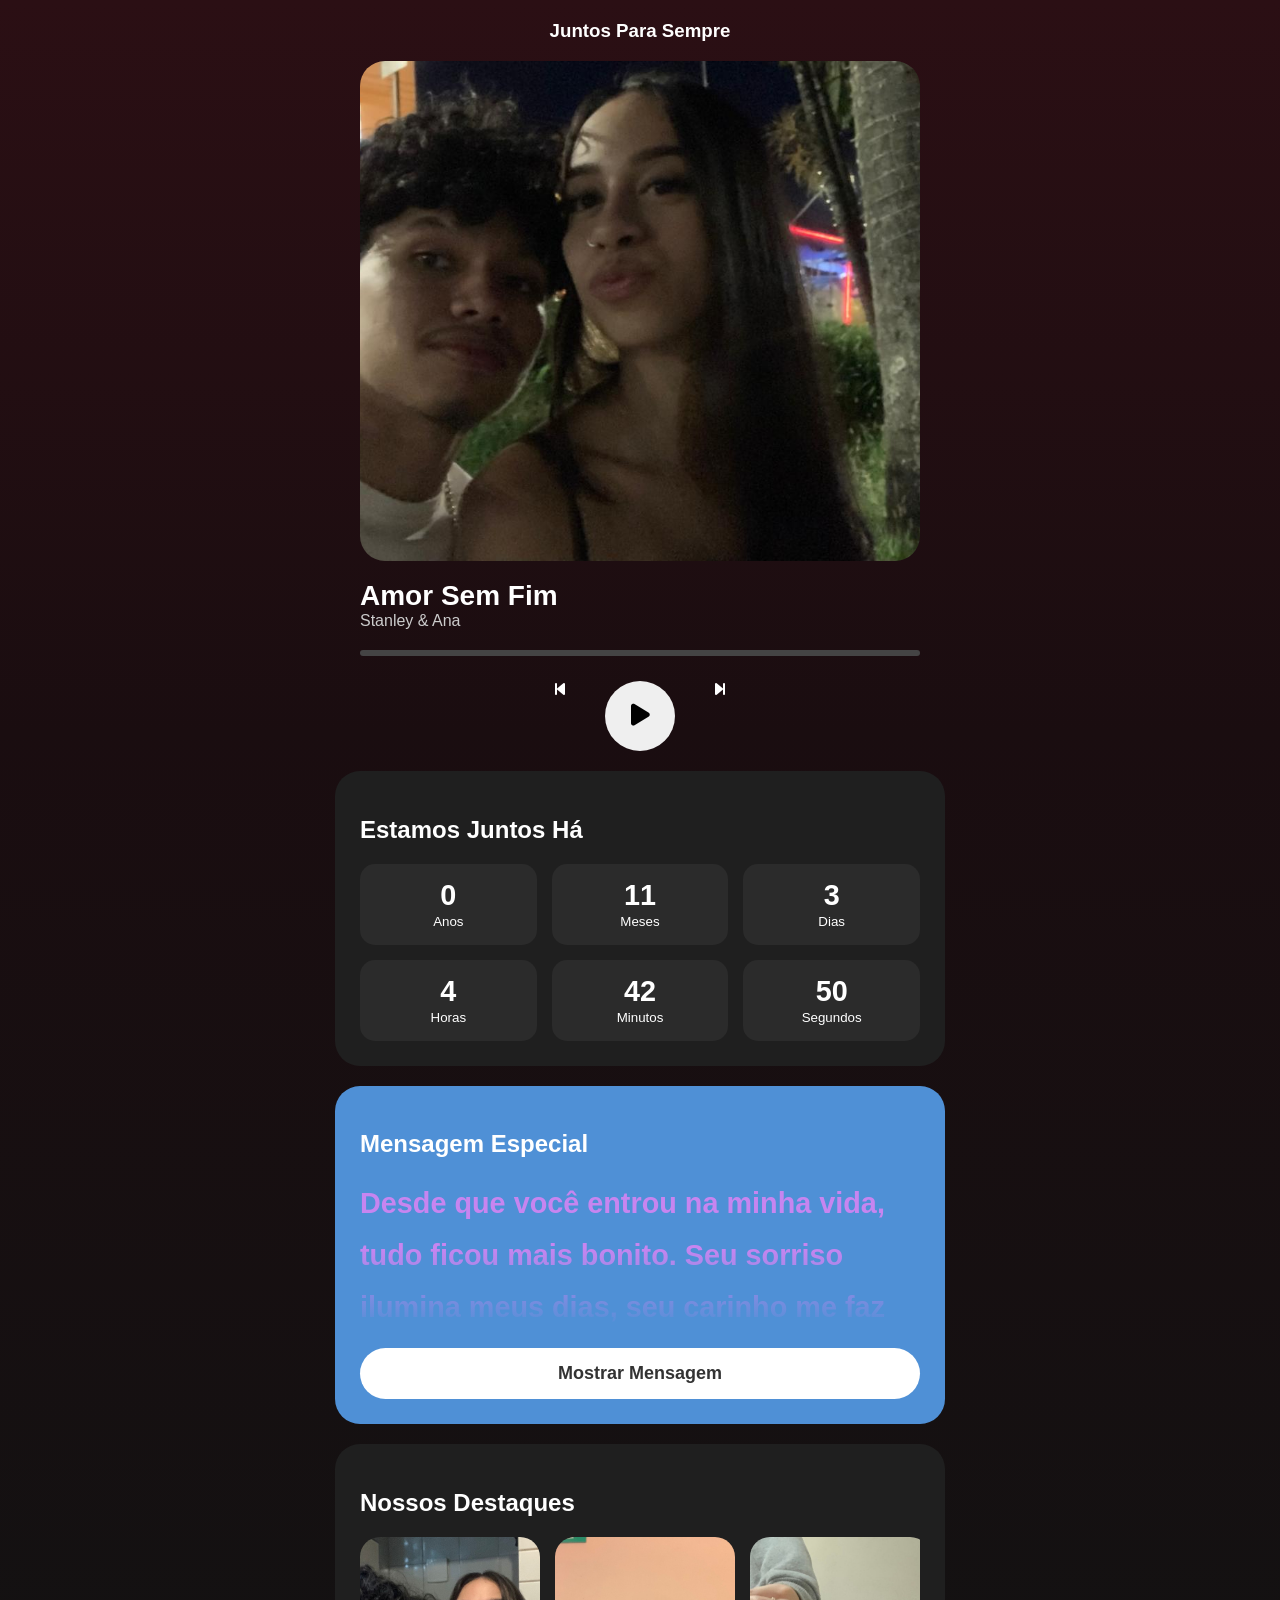
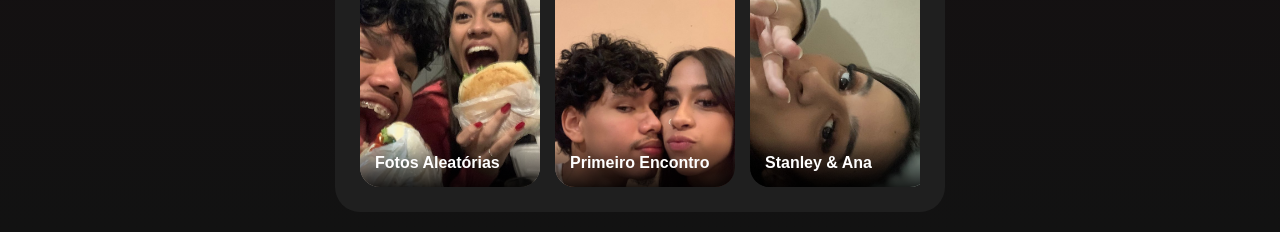
==== site.html @ 468a5991 "definindo o splash para pagina incial" ====
<!DOCTYPE html>
<html lang="pt-BR">
<head>
<meta charset="UTF-8">
<meta name="viewport" content="width=device-width, initial-scale=1.0">

<title>Stanley & Ana</title>

<link rel="stylesheet" href="style.css">

<link rel="stylesheet"
href="https://cdnjs.cloudflare.com/ajax/libs/font-awesome/6.5.1/css/all.min.css">

</head>
<body>

<h3>Juntos Para Sempre </h3>

<!-- FOTO PRINCIPAL -->

<div class="player">

    <img src="fotos/9.jpeg" class="foto-principal">

    <div class="titulo">
        Amor Sem Fim 
    </div>

    <div class="artista">
        Stanley & Ana
    </div>

    <div class="progresso">
        <div class="barra" id="barra"></div>
    </div>

    <div class="controles">

        <i class="fa-solid fa-backward-step icone"></i>

        <button class="play" onclick="playMusic()">
            <i class="fa-solid fa-play" id="iconePlay"></i>
        </button>

        <i class="fa-solid fa-forward-step icone"></i>

    </div>

<audio id="musica" autoplay>
    <source src="audio/AMOR SEM FIM A MUSICA FVRT DELA.mp3" type="audio/mpeg">
</audio>

</div>

<!-- CONTADOR -->

<div class="card">

    <h2> Estamos Juntos Há</h2>

    <div class="contador">

        <div class="box">
            <span id="anos">0</span>
            <small>Anos</small>
        </div>

        <div class="box">
            <span id="meses">0</span>
            <small>Meses</small>
        </div>

        <div class="box">
            <span id="dias">0</span>
            <small>Dias</small>
        </div>

        <div class="box">
            <span id="horas">0</span>
            <small>Horas</small>
        </div>

        <div class="box">
            <span id="minutos">0</span>
            <small>Minutos</small>
        </div>

        <div class="box">
            <span id="segundos">0</span>
            <small>Segundos</small>
        </div>

    </div>

</div>

<!-- MENSAGEM -->

<div class="mensagem-card_ana">

    <h2> Mensagem Especial</h2>

    <div class="texto-mensagem" id="mensagem">

        Desde que você entrou na minha vida,
        tudo ficou mais bonito.

        Seu sorriso ilumina meus dias,
        seu carinho me faz feliz
        e sua presença transforma qualquer momento
        em uma lembrança especial.

        <br><br>

        Obrigado por tudo.
        Eu te amo muito ❤️

    </div>

    <button class="btn-mensagem" onclick="toggleMensagem()">
        Mostrar Mensagem
    </button>

</div>

<!-- DESTAQUES -->

<div class="card">

    <h2> Nossos Destaques</h2>

    <div class="destaques">

        <div class="destaque" onclick="abrirDestaque(0)">
            <img src="fotos/1.jpeg">
            <div class="legenda">Fotos Aleatórias</div>
        </div>

        <div class="destaque" onclick="abrirDestaque(1)">
            <img src="fotos/2.jpeg">
            <div class="legenda">Primeiro Encontro</div>
        </div>

        <div class="destaque" onclick="abrirDestaque(2)">
            <img src="fotos/3.jpeg">
            <div class="legenda">Stanley & Ana</div>
        </div>

    </div>

</div>

<!-- MODAL STORIES -->

<div class="modal" id="modal">

    <div class="story-box">

        <div class="story-progresso" id="progresso"></div>

        <div class="info" id="titulo"></div>

        <div class="fechar" onclick="fecharStory()">✕</div>

        <img id="storyImage">

        <div class="esquerda" onclick="anterior()"></div>
        <div class="direita" onclick="proxima()"></div>

    </div>

</div>

<script src="script.js"></script>

</body>
</html>
---- style.css ----
/* =========================
   BASE
========================= */

body{
    margin:0;
    background:linear-gradient(
        180deg,
        #2b0f14 0%,
        #1a0d10 40%,
        #121212 100%
    );
    color:white;
    font-family:Arial,sans-serif;
    min-height:100vh;
}
h3{
    text-align:center;
    margin-top:20px;
}

/* =========================
   PLAYER
========================= */

.player{
    width:90%;
    max-width:560px;
    margin:auto;
}

.foto-principal{
    width:100%;
    height:500px;
    object-fit:cover;
    border-radius:25px;
}

.titulo{
    margin-top:15px;
    font-size:28px;
    font-weight:bold;
}

.artista{
    color:#ccc;
}

.progresso{
    width:100%;
    height:6px;
    background:#444;
    border-radius:10px;
    margin-top:20px;
    overflow:hidden;
}

.barra{
    width:0;
    height:100%;
    background:#1DB954;
}

.controles{
    margin-top:25px;
    display:flex;
    justify-content:center;
    gap:40px;
}

.play{
    width:70px;
    height:70px;
    border:none;
    border-radius:50%;
    font-size:25px;
}

/* =========================
   CARDS
========================= */

.card{
    width:90%;
    max-width:560px;
    margin:20px auto;
    background:#1f1f1f;
    padding:25px;
    border-radius:25px;
}

.mensagem-card_ana{
    width:90%;
    max-width:560px;
    margin:20px auto;
    background:#4f90d6;
    padding:25px;
    border-radius:25px;
}

/* =========================
   MENSAGEM
========================= */

.texto-mensagem{
    max-height:150px;
    overflow:hidden;
    position:relative;
    font-size:1.8rem;
    font-weight:bold;
    line-height:1.8;
    transition:max-height .5s ease;
    color:rgba(250,129,250,0.698);
}

.texto-mensagem::after{
    content:"";
    position:absolute;
    bottom:0;
    left:0;
    width:100%;
    height:80px;
    background:linear-gradient(
        transparent,
        #4f90d6
    );
}

.texto-mensagem.aberto{
    max-height:1000px;
}

.texto-mensagem.aberto::after{
    display:none;
}

.btn-mensagem{
    margin-top:20px;
    width:100%;
    padding:15px;
    border:none;
    border-radius:50px;
    font-size:18px;
    font-weight:bold;
    cursor:pointer;
    background:white;
    color:#333;
}

/* =========================
   CONTADOR
========================= */

.contador{
    display:grid;
    grid-template-columns:repeat(3,1fr);
    gap:15px;
}

.box{
    background:#2b2b2b;
    padding:15px;
    border-radius:15px;
    text-align:center;
}

.box span{
    display:block;
    font-size:1.8rem;
    font-weight:bold;
}

/* =========================
   GALERIA / DESTAQUES
========================= */

.galeria,
.destaques{
    display:flex;
    gap:15px;
    overflow-x:auto;
    scrollbar-width:none;
    -webkit-overflow-scrolling:touch;
}

.galeria::-webkit-scrollbar,
.destaques::-webkit-scrollbar{
    display:none;
}

.foto-card,
.destaque{
    position:relative;
    min-width:180px;
    height:250px;
    border-radius:20px;
    overflow:hidden;
}

.destaque{
    cursor:pointer;
}

.foto-card img,
.destaque img{
    width:100%;
    height:100%;
    object-fit:cover;
}

/* =========================
   LEGENDA
========================= */

.legenda{
    position:absolute;
    left:0;
    right:0;
    bottom:0;
    padding:15px;
    color:white;
    font-weight:bold;
    background:linear-gradient(
        transparent,
        rgba(0,0,0,.85)
    );
}

/* =========================
   MODAL STORIES
========================= */

.modal{
    display:none;
    position:fixed;
    inset:0;
    background:rgba(0,0,0,.95);
    z-index:9999;
    justify-content:center;
    align-items:center;
}

.story-box{
    position:relative;
    width:400px;
    max-width:95%;
    height:700px;
    max-height:95vh;
    background:#000;
    border-radius:20px;
    overflow:hidden;
}

.story-box img{
    width:100%;
    height:100%;
    object-fit:cover;
}

/* PROGRESSO STORIES */

.story-progresso{
    position:absolute;
    top:10px;
    left:10px;
    right:10px;
    display:flex;
    gap:5px;
    z-index:10;
}

.story-barra{
    flex:1;
    height:4px;
    background:rgba(255,255,255,.3);
    border-radius:10px;
    overflow:hidden;
}

.story-barra span{
    display:block;
    width:0%;
    height:100%;
    background:white;
}

/* INFO + FECHAR */

.info{
    position:absolute;
    top:25px;
    left:15px;
    color:white;
    font-weight:bold;
    z-index:10;
}

.fechar{
    position:absolute;
    top:20px;
    right:20px;
    color:white;
    font-size:30px;
    cursor:pointer;
    z-index:10;
}

/* ÁREAS DE CLIQUE STORIES */

.esquerda,
.direita{
    position:absolute;
    top:0;
    width:50%;
    height:100%;
    cursor:pointer;
}

.esquerda{ left:0; }
.direita{ right:0; }
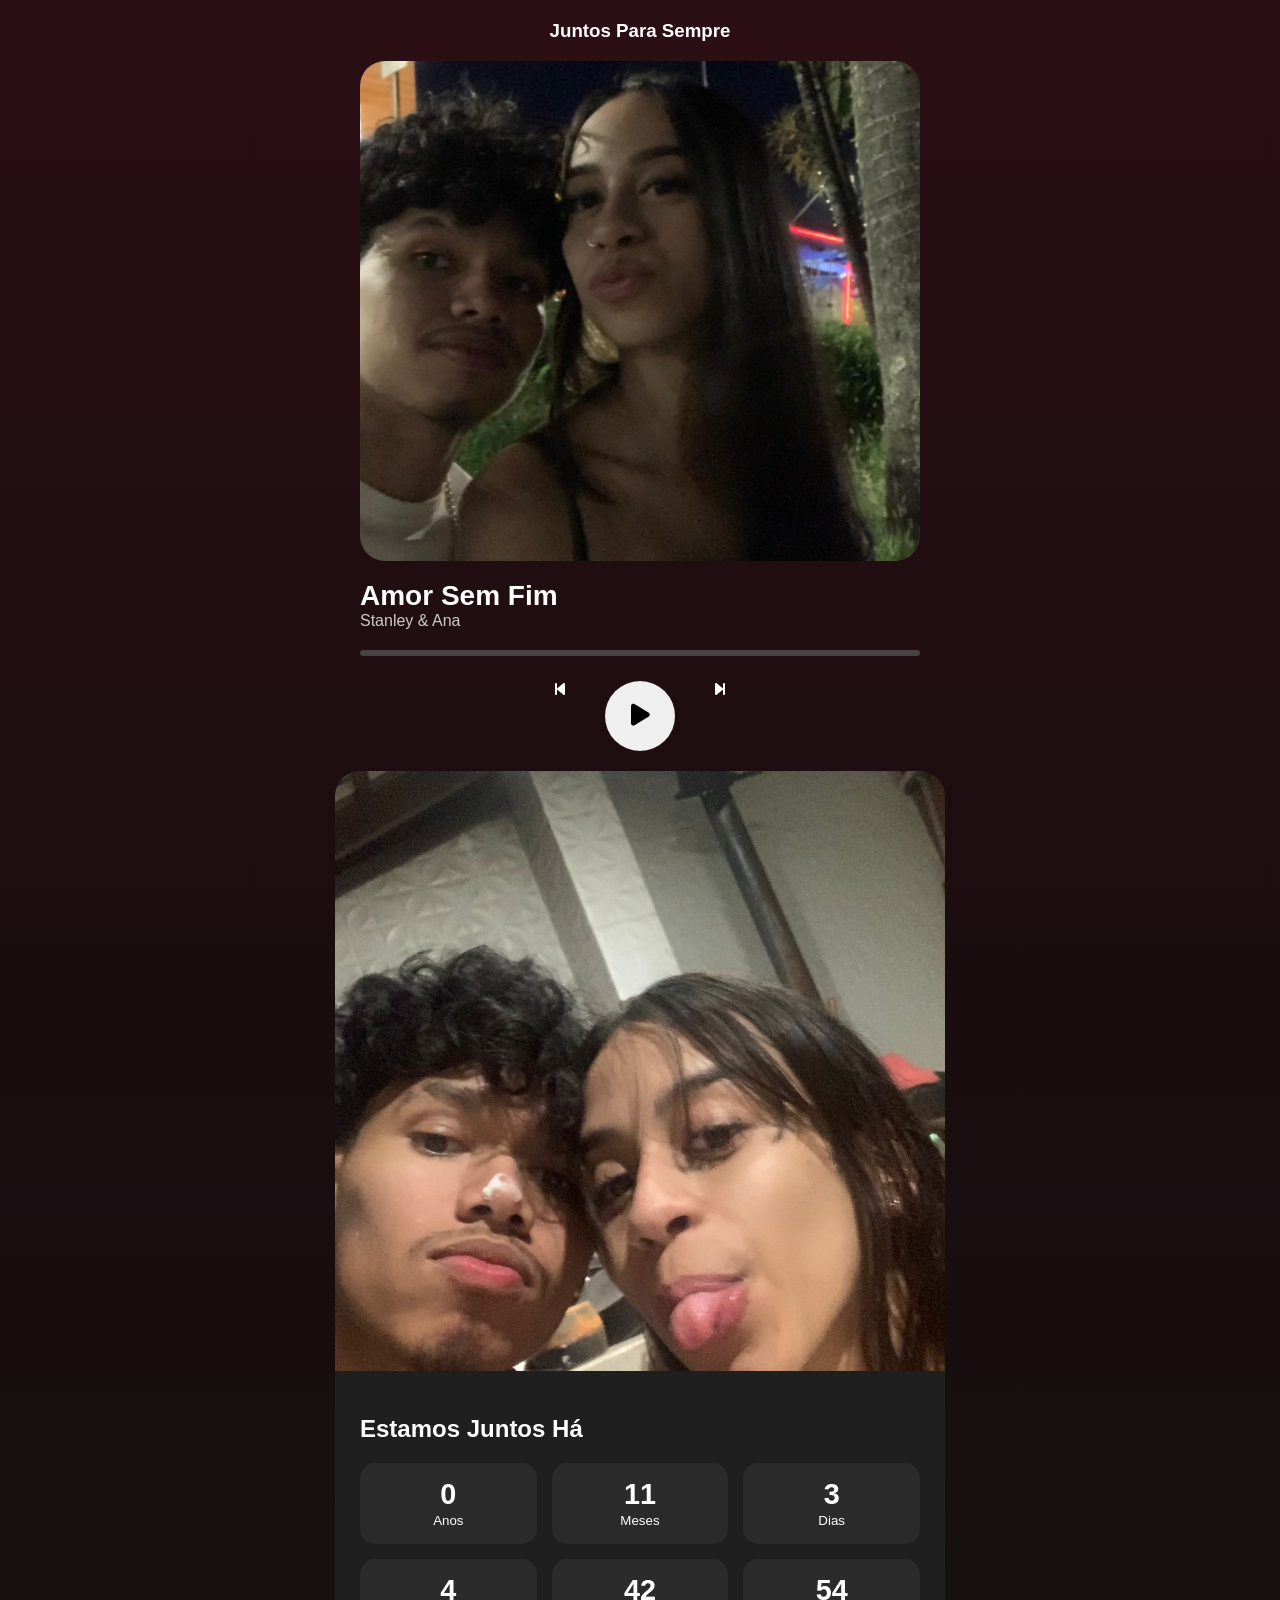
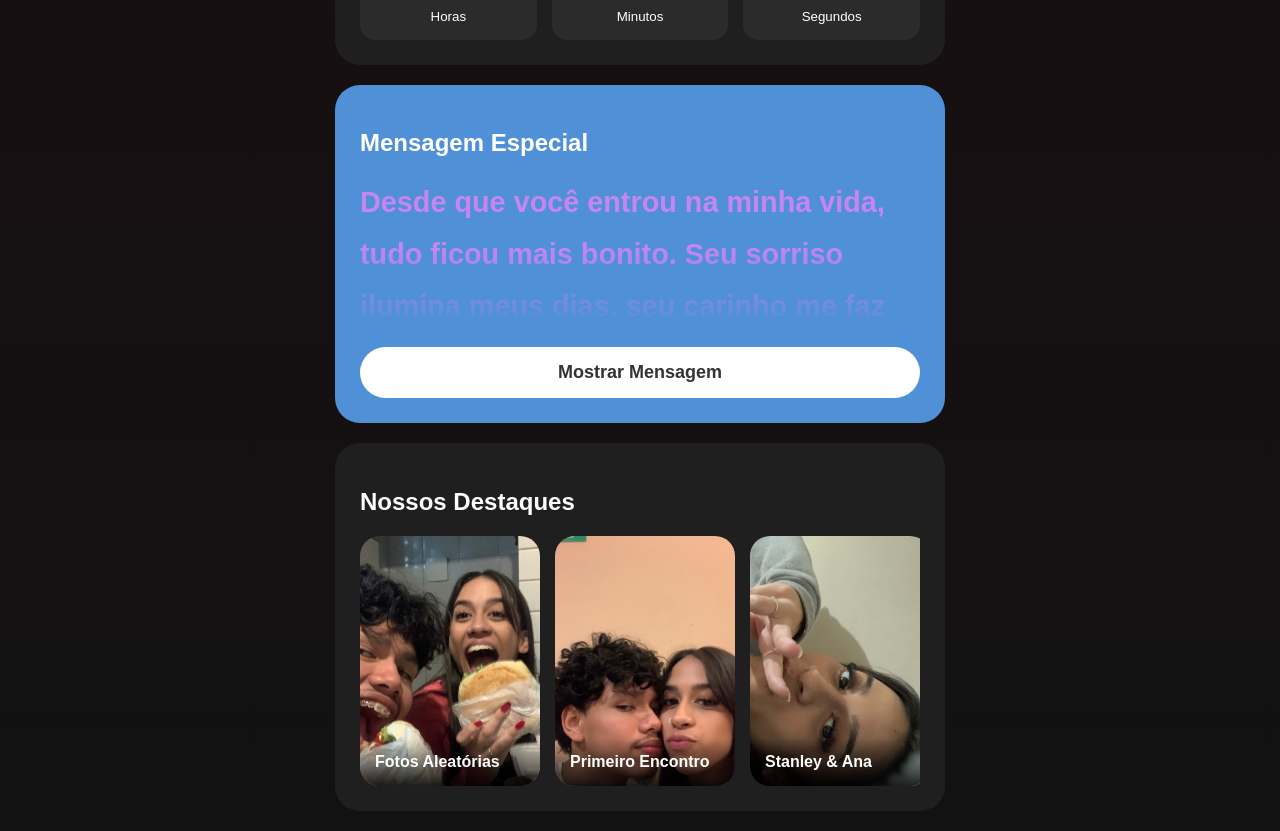
==== commit b204ed44: "atualizando site com novas fotos, videos e melhoria" ====
--- a/site.html
+++ b/site.html
@@ -55,6 +55,8 @@
 <!-- CONTADOR -->
 
 <div class="card">
+
+    <img src="fotos/13.jpeg" class="foto-casal">
 
     <h2> Estamos Juntos Há</h2>
 
@@ -164,6 +166,13 @@
 
         <img id="storyImage">
 
+<video
+    id="storyVideo"
+    style="display:none;width:100%;height:100%;object-fit:cover;"
+    muted
+    playsinline>
+</video>
+
         <div class="esquerda" onclick="anterior()"></div>
         <div class="direita" onclick="proxima()"></div>
 
--- a/style.css
+++ b/style.css
@@ -317,4 +317,26 @@
 }
 
 .esquerda{ left:0; }
-.direita{ right:0; }+.direita{ right:0; }
+
+.foto-casal{
+    width: calc(100% + 50px);
+    height: 600px;
+    object-fit: cover;
+
+    margin: -25px -25px 20px -25px;
+
+    border-radius: 25px 25px 0 0;
+}
+
+.card{
+    padding:25px;
+    border-radius:25px;
+}
+
+#storyImage,
+#storyVideo{
+    width:100%;
+    height:100%;
+    object-fit:cover;
+}
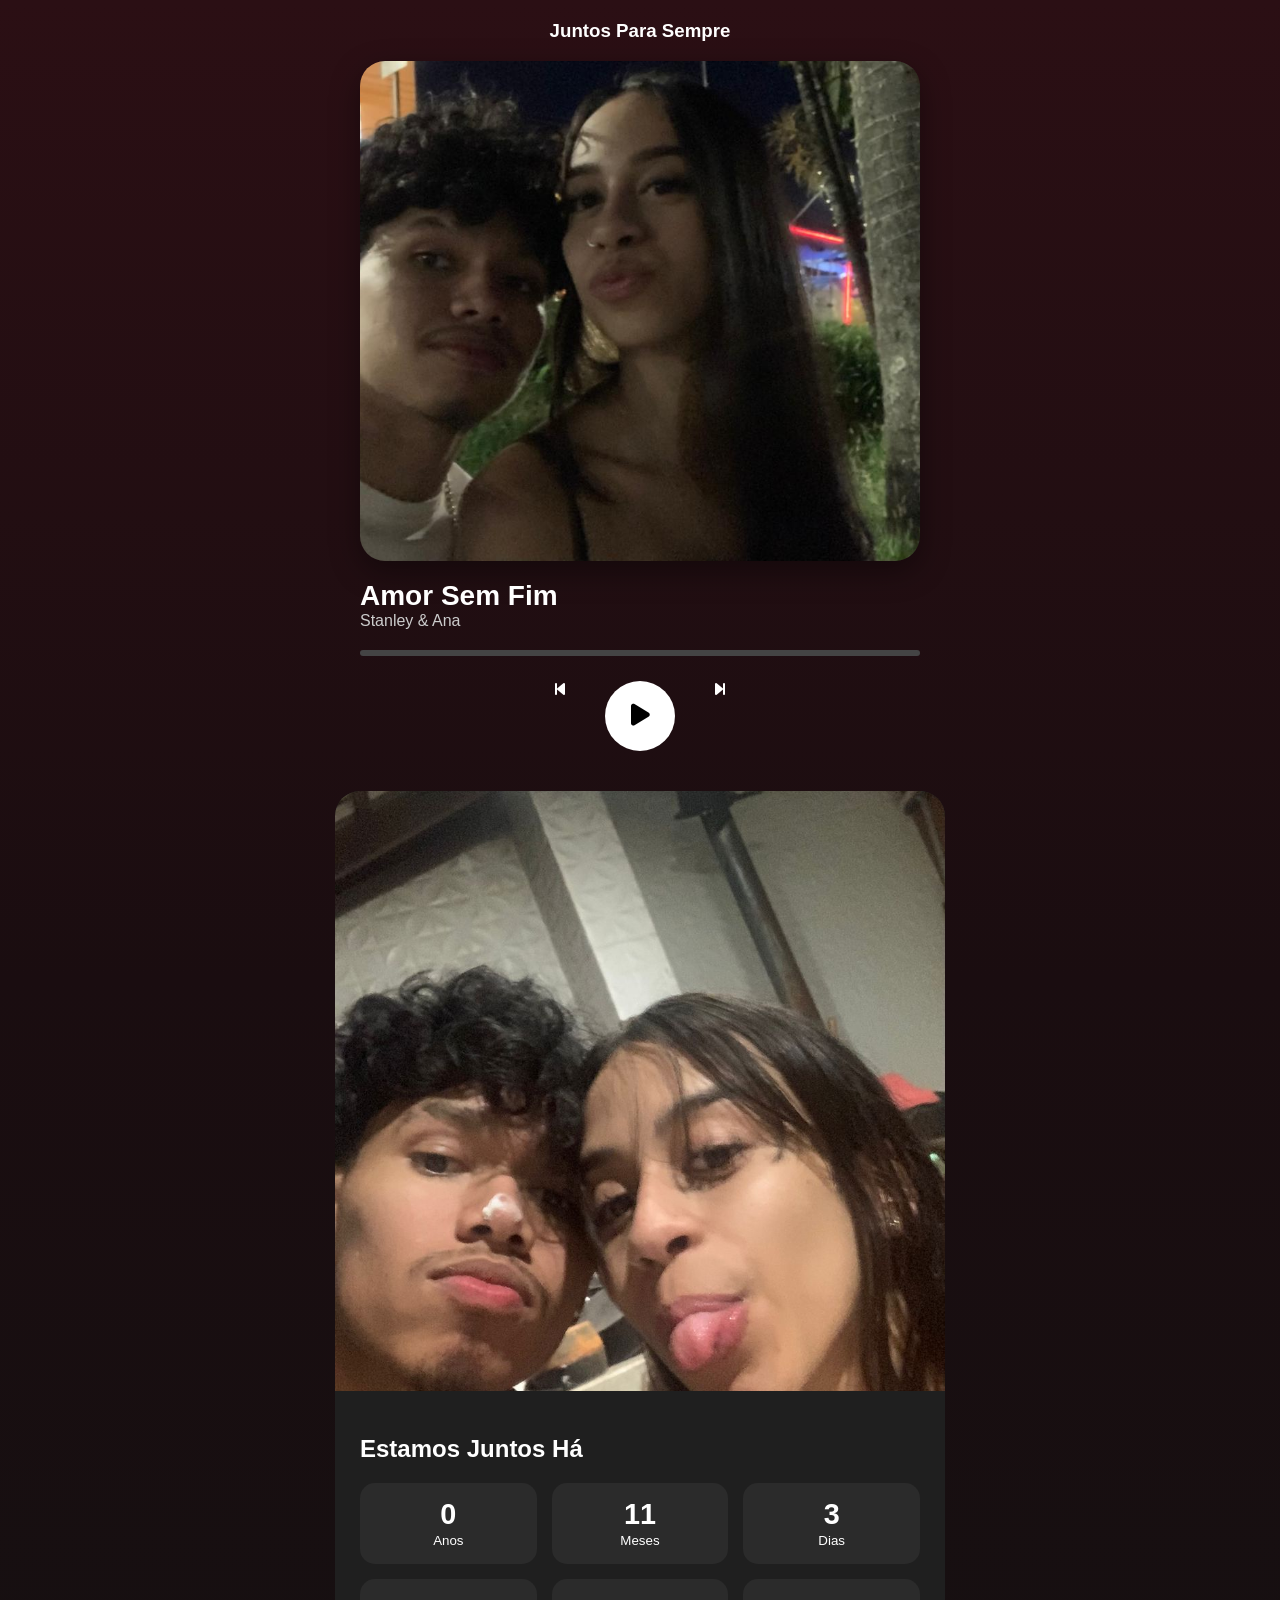
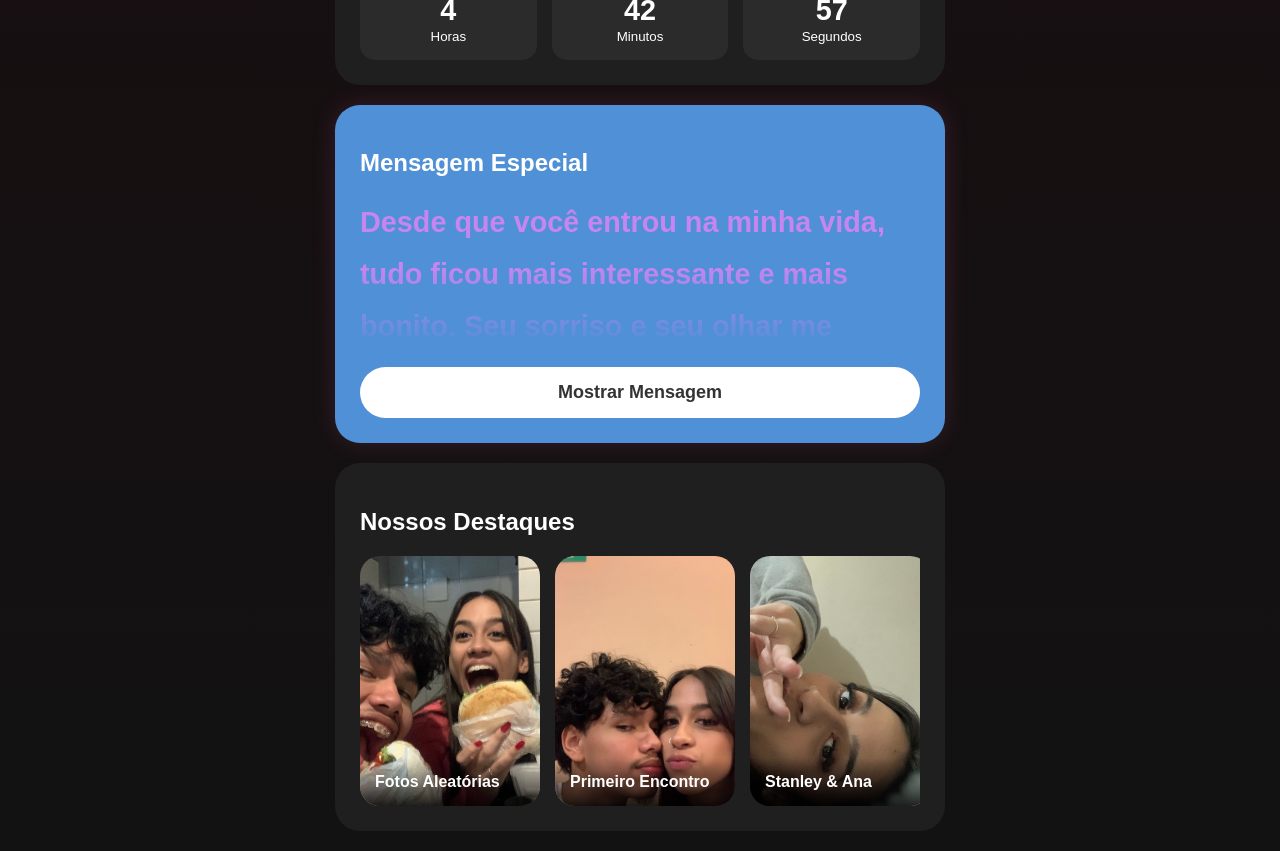
==== commit 7a1858e6: "atualizando site da ana (layout e imagens)" ====
--- a/site.html
+++ b/site.html
@@ -104,18 +104,15 @@
 
     <div class="texto-mensagem" id="mensagem">
 
-        Desde que você entrou na minha vida,
-        tudo ficou mais bonito.
-
-        Seu sorriso ilumina meus dias,
-        seu carinho me faz feliz
-        e sua presença transforma qualquer momento
-        em uma lembrança especial.
-
-        <br><br>
-
-        Obrigado por tudo.
-        Eu te amo muito ❤️
+Desde que você entrou na minha vida, tudo ficou mais interessante e mais bonito. Seu sorriso e seu olhar me deixam cada vez mais apaixonado e com ainda mais vontade de ficar ao seu lado.
+<br><br>
+Desde os momentos em que nós choramos juntos, percebi ainda mais o quanto você é especial para mim. Saiba que eu confio muito em você e gosto muito do seu carinho. A primeira vez que você me viu chorando foi porque fazia muito tempo que eu não recebia um abraço com tanto amor e carinho como o seu. Naquele momento, eu me senti acolhido de uma forma que não sentia há muito tempo, e isso despertou em mim uma enorme vontade de chorar.
+<br><br>
+Você me faz sentir seguro e amado. Sua presença transforma qualquer momento em uma lembrança especial, e cada dia ao seu lado é um presente que guardo com muito carinho no coração.
+<br><br>
+Espero que possamos passar uma eternidade juntos, compartilhando momentos, sonhos e conquistas. Sou muito grato por ter você ao meu lado, tanto nos momentos felizes quanto nos difíceis.
+<br><br>
+Eu te amo muito e sou muito feliz por ter você na minha vida. A cada dia que passa, meu amor e minha admiração por você só aumentam. Obrigado por ser essa pessoa tão especial e por fazer minha vida mais feliz. Eu te amo muito ❤️
 
     </div>
 
--- a/style.css
+++ b/style.css
@@ -14,6 +14,7 @@
     font-family:Arial,sans-serif;
     min-height:100vh;
 }
+
 h3{
     text-align:center;
     margin-top:20px;
@@ -27,6 +28,7 @@
     width:90%;
     max-width:560px;
     margin:auto;
+    padding-bottom:20px;
 }
 
 .foto-principal{
@@ -34,6 +36,7 @@
     height:500px;
     object-fit:cover;
     border-radius:25px;
+    box-shadow:0 10px 30px rgba(0,0,0,.4);
 }
 
 .titulo{
@@ -45,6 +48,10 @@
 .artista{
     color:#ccc;
 }
+
+/* =========================
+   PROGRESSO PLAYER
+========================= */
 
 .progresso{
     width:100%;
@@ -60,6 +67,10 @@
     height:100%;
     background:#1DB954;
 }
+
+/* =========================
+   CONTROLES
+========================= */
 
 .controles{
     margin-top:25px;
@@ -74,6 +85,13 @@
     border:none;
     border-radius:50%;
     font-size:25px;
+    cursor:pointer;
+    background:white;
+    transition:.2s;
+}
+
+.play:active{
+    transform:scale(0.92);
 }
 
 /* =========================
@@ -96,6 +114,7 @@
     background:#4f90d6;
     padding:25px;
     border-radius:25px;
+    box-shadow:0 0 25px rgba(255,105,180,.15);
 }
 
 /* =========================
@@ -127,7 +146,7 @@
 }
 
 .texto-mensagem.aberto{
-    max-height:1000px;
+    max-height:9999px;
 }
 
 .texto-mensagem.aberto::after{
@@ -195,9 +214,6 @@
     height:250px;
     border-radius:20px;
     overflow:hidden;
-}
-
-.destaque{
     cursor:pointer;
 }
 
@@ -234,7 +250,8 @@
     display:none;
     position:fixed;
     inset:0;
-    background:rgba(0,0,0,.95);
+    background:rgba(0,0,0,.98);
+    backdrop-filter:blur(8px);
     z-index:9999;
     justify-content:center;
     align-items:center;
@@ -251,13 +268,19 @@
     overflow:hidden;
 }
 
-.story-box img{
+/* mídia dentro do story */
+.story-box img,
+.story-box video{
+    position:absolute;
+    inset:0;
     width:100%;
     height:100%;
     object-fit:cover;
 }
 
-/* PROGRESSO STORIES */
+/* =========================
+   PROGRESSO STORIES
+========================= */
 
 .story-progresso{
     position:absolute;
@@ -284,7 +307,9 @@
     background:white;
 }
 
-/* INFO + FECHAR */
+/* =========================
+   INFO + FECHAR
+========================= */
 
 .info{
     position:absolute;
@@ -305,7 +330,9 @@
     z-index:10;
 }
 
-/* ÁREAS DE CLIQUE STORIES */
+/* =========================
+   ÁREAS CLIQUE STORIES
+========================= */
 
 .esquerda,
 .direita{
@@ -318,25 +345,15 @@
 
 .esquerda{ left:0; }
 .direita{ right:0; }
+
+/* =========================
+   FOTO CASAL
+========================= */
 
 .foto-casal{
     width: calc(100% + 50px);
     height: 600px;
     object-fit: cover;
-
     margin: -25px -25px 20px -25px;
-
     border-radius: 25px 25px 0 0;
-}
-
-.card{
-    padding:25px;
-    border-radius:25px;
-}
-
-#storyImage,
-#storyVideo{
-    width:100%;
-    height:100%;
-    object-fit:cover;
 }
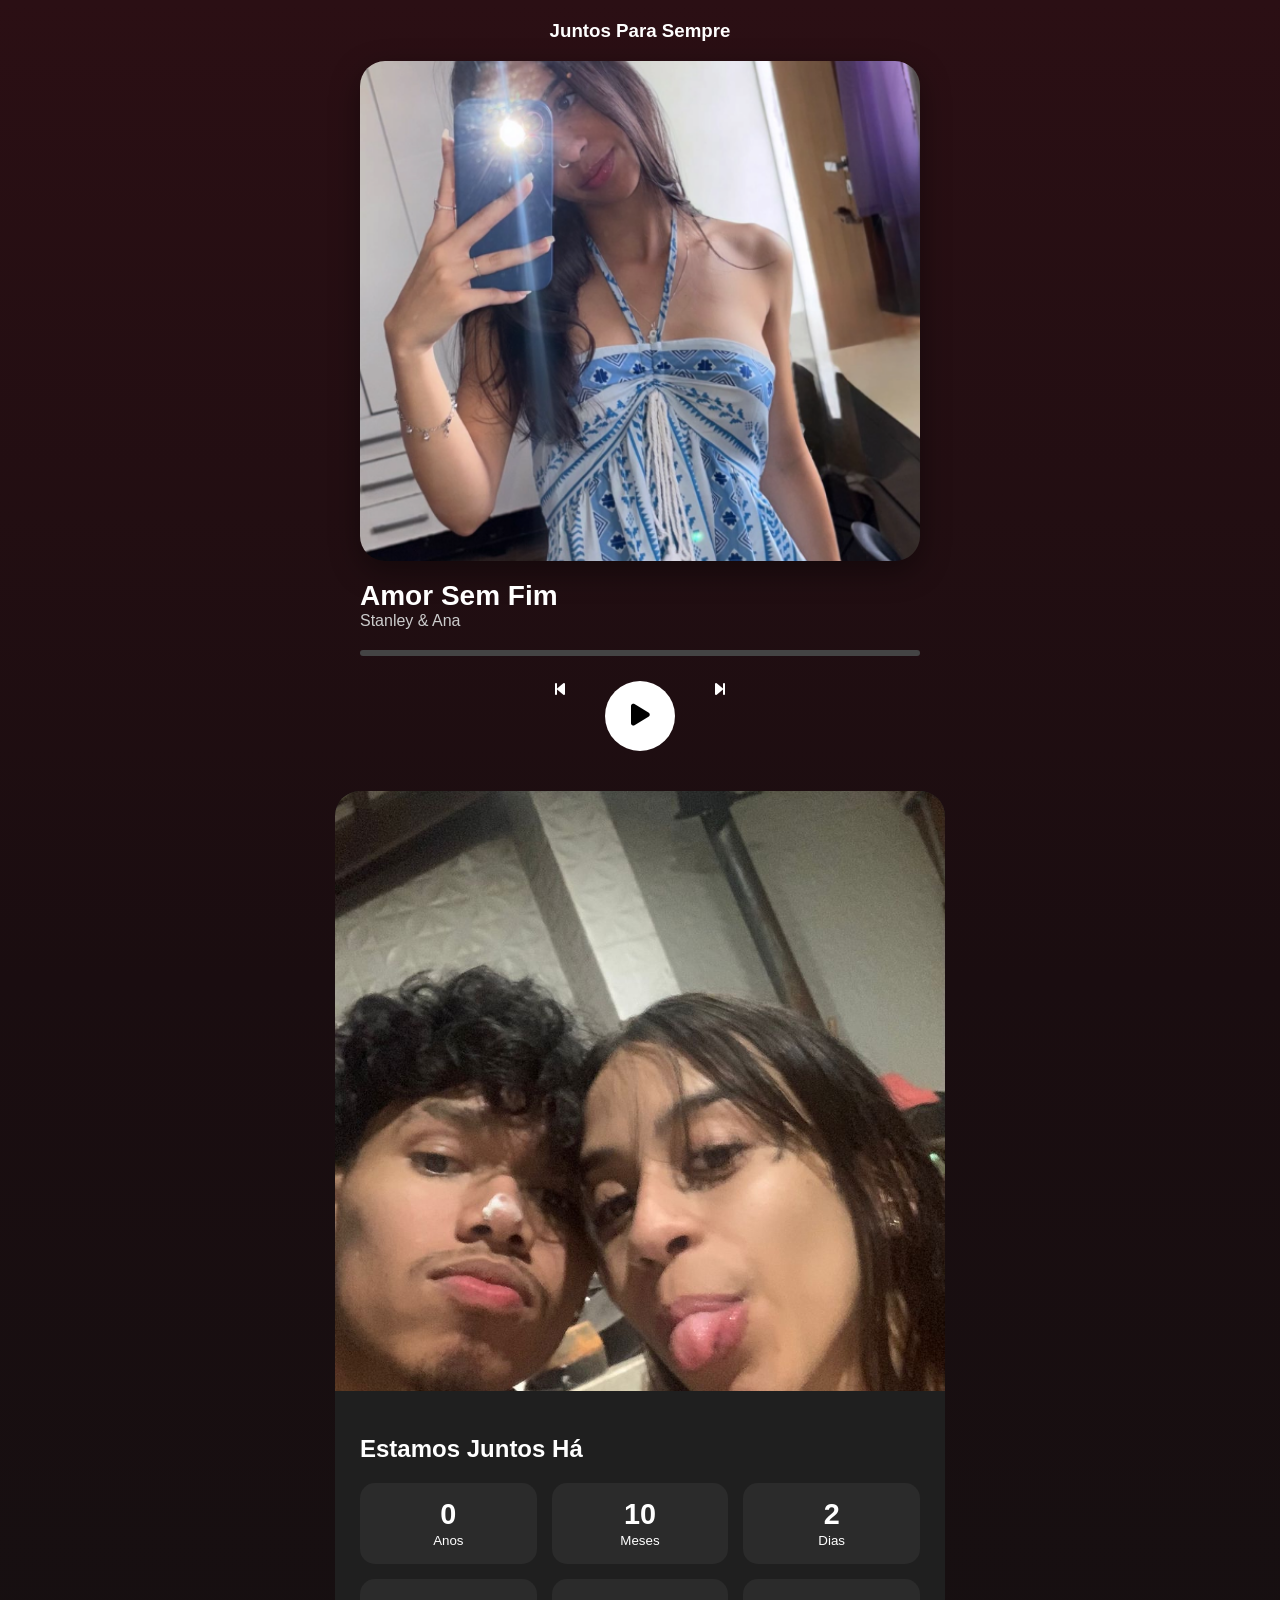
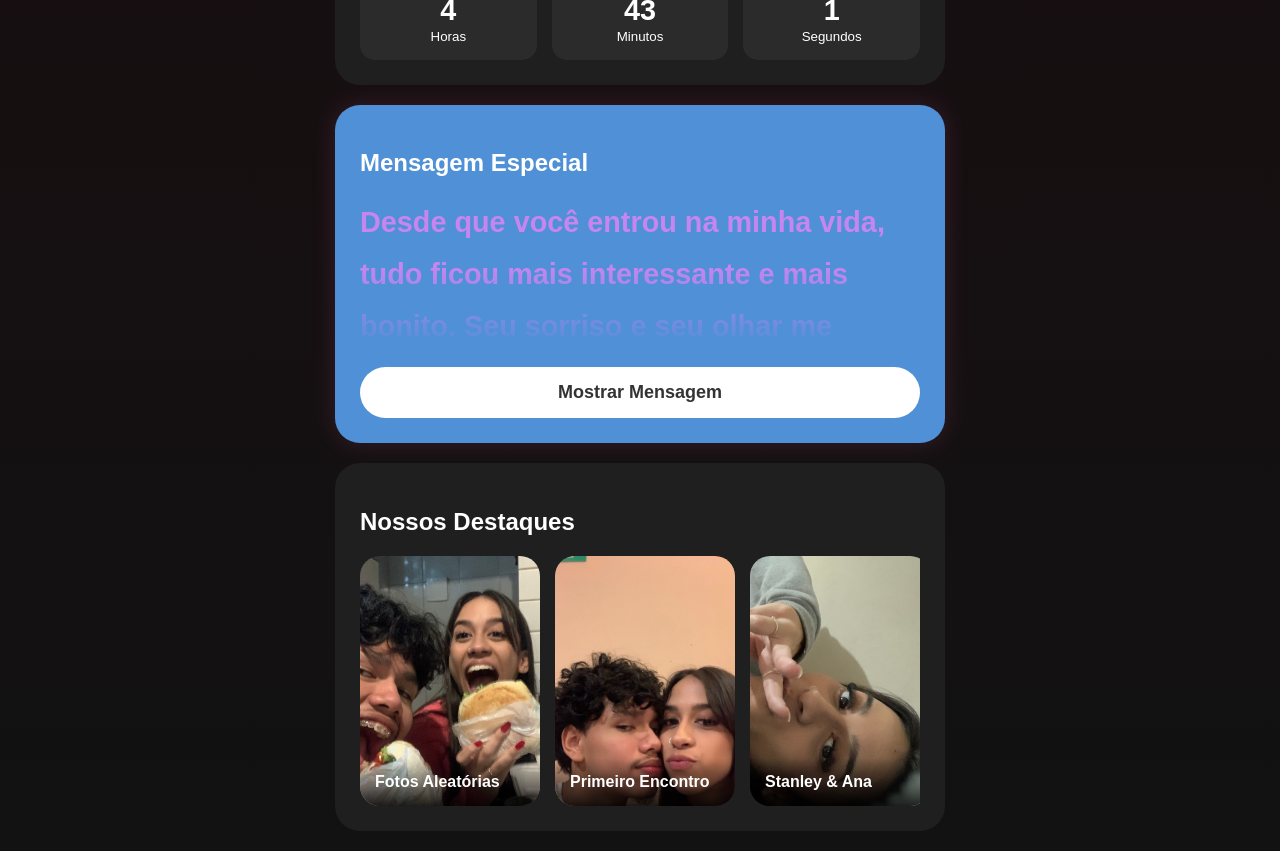
==== commit a655a847: "atualização do site" ====
--- a/site.html
+++ b/site.html
@@ -20,7 +20,7 @@
 
 <div class="player">
 
-    <img src="fotos/9.jpeg" class="foto-principal">
+    <img src="fotos/15.png" class="foto-principal">
 
     <div class="titulo">
         Amor Sem Fim 
